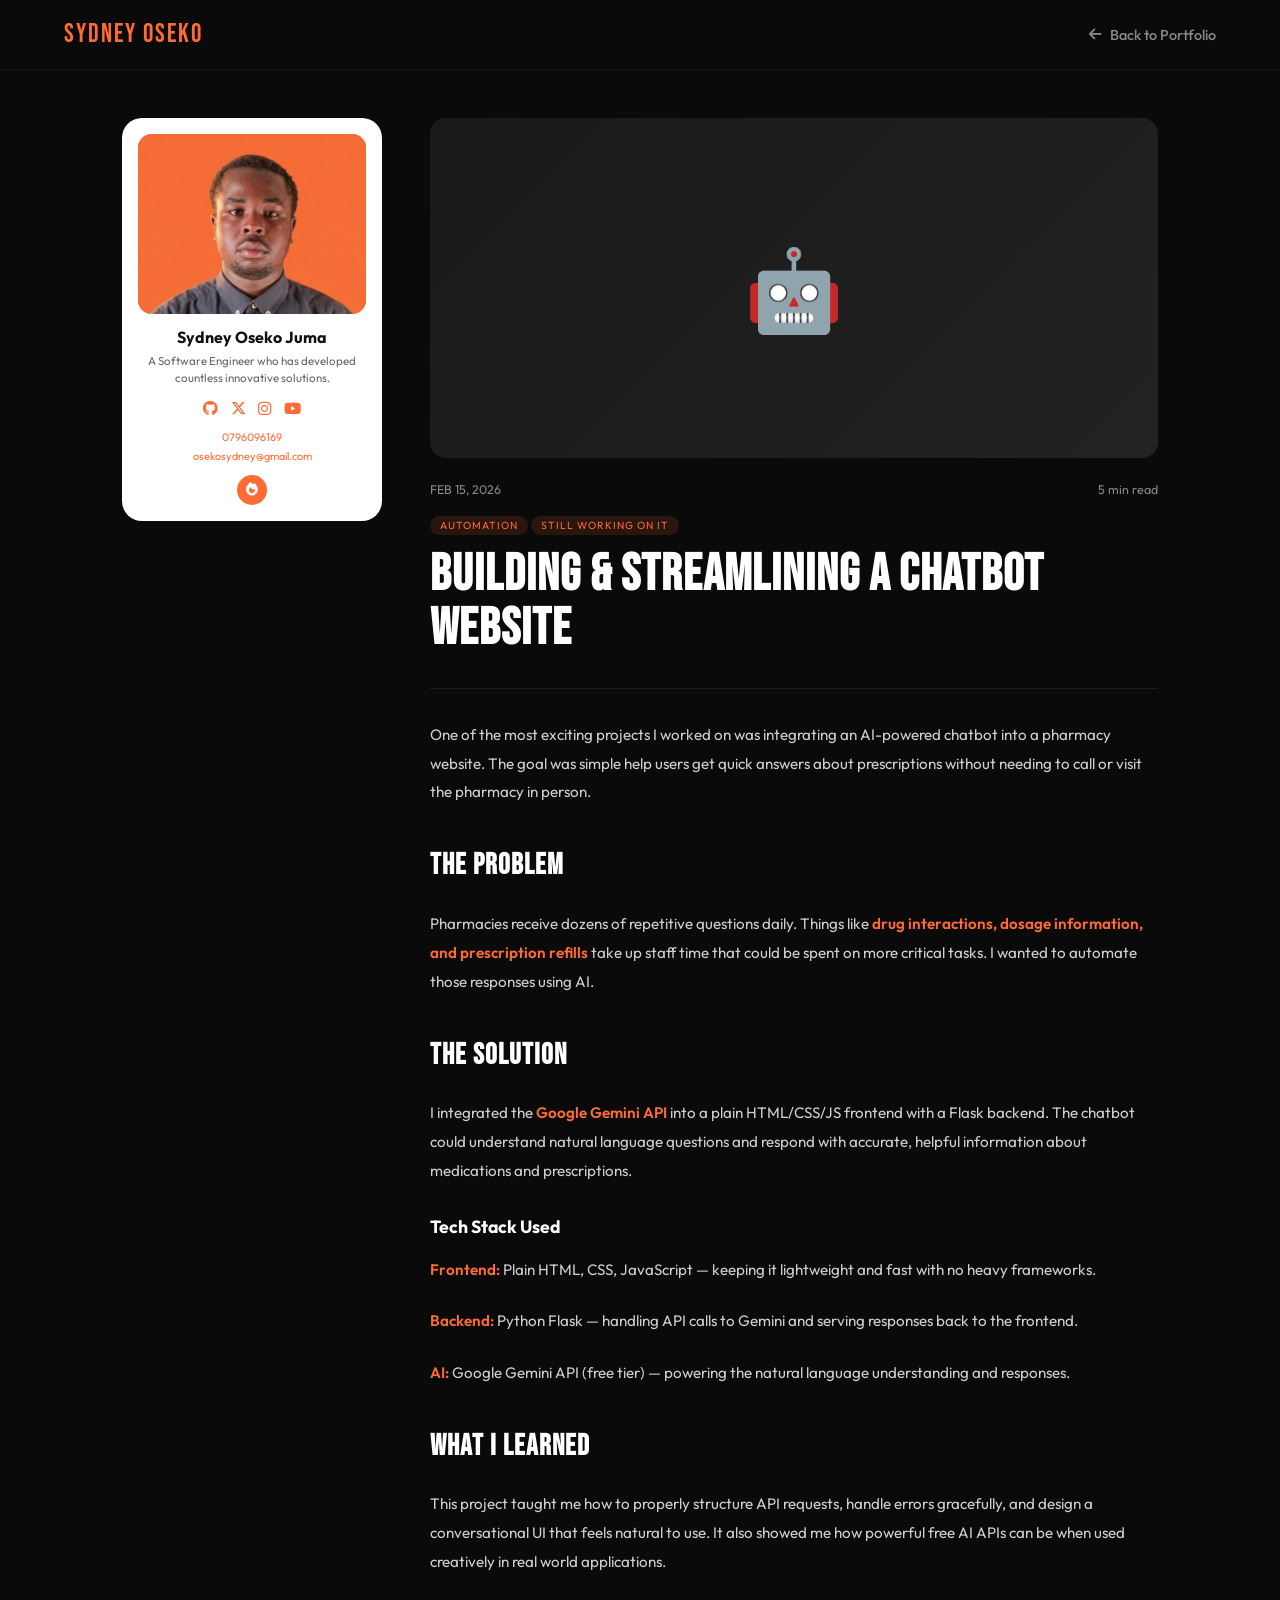
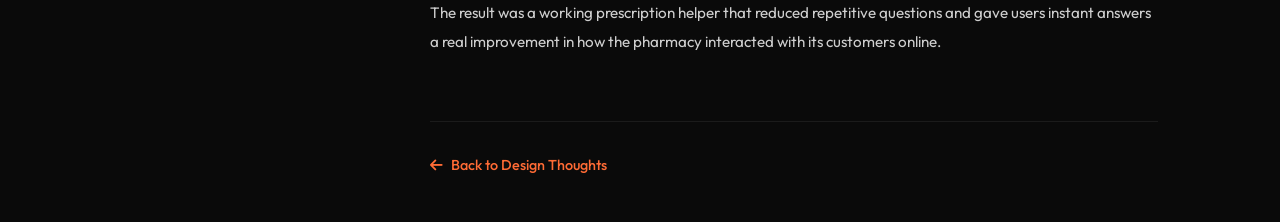
==== blog-chatbot.html @ b459c60f "font changes" ====
<!DOCTYPE html>
<html lang="en">
<head>
  <link rel="stylesheet" href="https://cdnjs.cloudflare.com/ajax/libs/font-awesome/6.5.0/css/all.min.css">
<meta charset="UTF-8">
<meta name="viewport" content="width=device-width, initial-scale=1.0">
<title>Building a Chatbot Website — Sydney Oseko</title>
<link href="https://fonts.googleapis.com/css2?family=Bebas+Neue&family=Outfit:wght@300;400;500;600;700;900&display=swap" rel="stylesheet">
<link rel="stylesheet" href="https://cdnjs.cloudflare.com/ajax/libs/font-awesome/6.5.0/css/all.min.css">
<style>
  :root {
    --orange: #FF6B35;
    --green: #AAFF00;
    --dark: #0a0a0a;
    --dark2: #111111;
    --white: #ffffff;
    --gray: #888888;
    --card-bg: #141414;
  }
  * { margin: 0; padding: 0; box-sizing: border-box; }
  html { scroll-behavior: smooth; }
  body { background: var(--dark); color: var(--white); font-family: 'Outfit', sans-serif; min-height: 100vh; }
  nav {
    position: sticky; top: 0; z-index: 100;
    display: flex; justify-content: space-between; align-items: center;
    padding: 1.2rem 4rem;
    background: rgba(10,10,10,0.9); backdrop-filter: blur(12px);
    border-bottom: 1px solid rgba(255,255,255,0.05);
  }
  .nav-logo { font-family: 'Bebas Neue', sans-serif; font-size: 1.6rem; color: var(--orange); letter-spacing: 2px; text-decoration: none; }
  .back-btn { display: flex; align-items: center; gap: 0.5rem; color: var(--gray); text-decoration: none; font-size: 0.9rem; font-weight: 500; transition: color 0.3s; }
  .back-btn:hover { color: var(--white); }
  .page-wrap { display: grid; grid-template-columns: 260px 1fr; gap: 3rem; max-width: 1100px; margin: 0 auto; padding: 3rem 2rem; align-items: start; }
  .author-card { position: sticky; top: 90px; background: var(--white); border-radius: 20px; padding: 1rem; text-align: center; }
  .author-photo { background: var(--orange); border-radius: 14px; height: 180px; overflow: hidden; margin-bottom: 0.8rem; }
  .author-photo img { width: 100%; height: 100%; object-fit: cover; object-position: top; }
  .author-photo-placeholder { width: 100%; height: 100%; display: flex; align-items: center; justify-content: center; font-size: 3rem; color: rgba(255,255,255,0.4); }
  .author-card h3 { font-size: 1rem; font-weight: 700; color: #111; margin-bottom: 0.3rem; }
  .author-card p { font-size: 0.72rem; color: #666; line-height: 1.5; margin-bottom: 0.8rem; }
  .author-socials { display: flex; justify-content: center; gap: 0.8rem; margin-bottom: 0.6rem; }
  .author-socials a { color: var(--orange); font-size: 0.95rem; text-decoration: none; transition: transform 0.2s; }
  .author-socials a:hover { transform: scale(1.2); }
  .author-contact { font-size: 0.68rem; color: var(--orange); line-height: 1.8; }
  .author-contact a { color: var(--orange); text-decoration: none; display: block; }
  .author-contact a:hover { text-decoration: underline; }
  .flame-badge { width: 30px; height: 30px; background: var(--orange); border-radius: 50%; display: flex; align-items: center; justify-content: center; margin: 0.5rem auto 0; color: white; font-size: 0.85rem; }
  .blog-content { min-width: 0; }
  .blog-hero-img { width: 100%; height: 340px; border-radius: 16px; overflow: hidden; margin-bottom: 1.5rem; background: var(--card-bg); }
  .blog-hero-img img { width: 100%; height: 100%; object-fit: cover; }
  .blog-hero-img-placeholder { width: 100%; height: 100%; display: flex; align-items: center; justify-content: center; font-size: 5rem; background: linear-gradient(135deg, #1a1a1a, #222); }
  .blog-meta { display: flex; justify-content: space-between; align-items: center; margin-bottom: 1rem; font-size: 0.78rem; color: var(--gray); }
  .blog-tag { display: inline-block; background: rgba(255,107,53,0.12); color: var(--orange); font-size: 0.65rem; padding: 3px 10px; border-radius: 20px; letter-spacing: 1px; text-transform: uppercase; margin-bottom: 0.8rem; }
  .blog-title { font-family: 'Bebas Neue', sans-serif; font-size: clamp(2rem, 5vw, 3.2rem); line-height: 1.05; letter-spacing: 1px; margin-bottom: 2rem; color: var(--white); }
  .blog-divider { height: 1px; background: rgba(255,255,255,0.07); margin-bottom: 2rem; }
  .blog-body { font-size: 0.95rem; line-height: 1.9; color: rgba(255,255,255,0.8); }
  .blog-body p { margin-bottom: 1.4rem; }
  .blog-body h2 { font-family: 'Bebas Neue', sans-serif; font-size: 1.8rem; letter-spacing: 1px; color: var(--white); margin: 2rem 0 1rem; }
  .blog-body h3 { font-size: 1.1rem; font-weight: 700; color: var(--white); margin: 1.5rem 0 0.8rem; }
  .blog-body strong { color: var(--orange); font-weight: 600; }
  .blog-body .inline-img { width: 100%; border-radius: 12px; margin: 1.5rem 0; overflow: hidden; background: var(--card-bg); height: 260px; }
  .blog-body .inline-img img { width: 100%; height: 100%; object-fit: cover; }
  .blog-body .inline-img-placeholder { width: 100%; height: 100%; display: flex; align-items: center; justify-content: center; font-size: 3rem; background: linear-gradient(135deg, #1a1a1a, #222); }
  .back-section { margin-top: 4rem; padding-top: 2rem; border-top: 1px solid rgba(255,255,255,0.07); }
  .back-section a { display: inline-flex; align-items: center; gap: 0.5rem; color: var(--orange); text-decoration: none; font-size: 0.9rem; font-weight: 500; transition: gap 0.2s; }
  .back-section a:hover { gap: 0.8rem; }
  @media (max-width: 768px) {
    nav { padding: 1rem 1.5rem; }
    .page-wrap { grid-template-columns: 1fr; padding: 2rem 1.2rem; gap: 2rem; }
    .author-card { position: static; }
    .blog-hero-img { height: 220px; }
  }
</style>
</head>
<body>

<nav>
  <a href="index.html" class="nav-logo">Sydney Oseko</a>
  <a href="index.html#thoughts" class="back-btn"><i class="fas fa-arrow-left"></i> Back to Portfolio</a>
</nav>

<div class="page-wrap">
  <aside class="author-card">
    <div class="author-photo">
      <img src="sydney main.png" alt="Sydney Oseko Juma" onerror="this.style.display='none'; this.nextElementSibling.style.display='flex';">
      <div class="author-photo-placeholder" style="display:none;"><i class="fas fa-user"></i></div>
    </div>
    <h3>Sydney Oseko Juma</h3>
    <p>A Software Engineer who has developed countless innovative solutions.</p>
    <div class="author-socials">
      <a href="https://github.com/yourusername" target="_blank"><i class="fab fa-github"></i></a>
      <a href="https://x.com/Oseko_17" target="_blank"><i class="fab fa-x-twitter"></i></a>
      <a href="https://instagram.com/yourusername" target="_blank"><i class="fab fa-instagram"></i></a>
      <a href="https://youtube.com/@yourusername" target="_blank"><i class="fab fa-youtube"></i></a>
    </div>
    <div class="author-contact">
      <a href="tel:+254796096169">0796096169</a>
      <a href="mailto:osekosydney@gmail.com">osekosydney@gmail.com</a>
    </div>
    <div class="flame-badge"><i class="fas fa-fire"></i></div>
  </aside>

  <article class="blog-content">
    <div class="blog-hero-img">
      <img src="blog-chatbot.jpg" alt="Chatbot Website" onerror="this.style.display='none'; this.nextElementSibling.style.display='flex';">
      <div class="blog-hero-img-placeholder" style="display:none;">🤖</div>
    </div>
    <div class="blog-meta">
      <span>FEB 15, 2026</span>
      <span>5 min read</span>
    </div>
    <span class="blog-tag">Automation</span>
    <span class="blog-tag">Still working on it</span>
    <h1 class="blog-title">Building & Streamlining a Chatbot Website</h1>
    <div class="blog-divider"></div>
    <div class="blog-body">
      <p>One of the most exciting projects I worked on was integrating an AI-powered chatbot into a pharmacy website. The goal was simple  help users get quick answers about prescriptions without needing to call or visit the pharmacy in person.</p>

      <h2>The Problem</h2>
      <p>Pharmacies receive dozens of repetitive questions daily. Things like <strong>drug interactions, dosage information, and prescription refills</strong> take up staff time that could be spent on more critical tasks. I wanted to automate those responses using AI.</p>

      

      <h2>The Solution</h2>
      <p>I integrated the <strong>Google Gemini API</strong> into a plain HTML/CSS/JS frontend with a Flask backend. The chatbot could understand natural language questions and respond with accurate, helpful information about medications and prescriptions.</p>

      <h3>Tech Stack Used</h3>
      <p><strong>Frontend:</strong> Plain HTML, CSS, JavaScript — keeping it lightweight and fast with no heavy frameworks.</p>
      <p><strong>Backend:</strong> Python Flask — handling API calls to Gemini and serving responses back to the frontend.</p>
      <p><strong>AI:</strong> Google Gemini API (free tier) — powering the natural language understanding and responses.</p>

      <h2>What I Learned</h2>
      <p>This project taught me how to properly structure API requests, handle errors gracefully, and design a conversational UI that feels natural to use. It also showed me how powerful free AI APIs can be when used creatively in real world applications.</p>

      <p>The result was a working prescription helper that reduced repetitive questions and gave users instant answers  a real improvement in how the pharmacy interacted with its customers online.</p>
    </div>
    <div class="back-section">
      <a href="index.html#thoughts"><i class="fas fa-arrow-left"></i> Back to Design Thoughts</a>
    </div>
  </article>
</div>

</body>
</html>
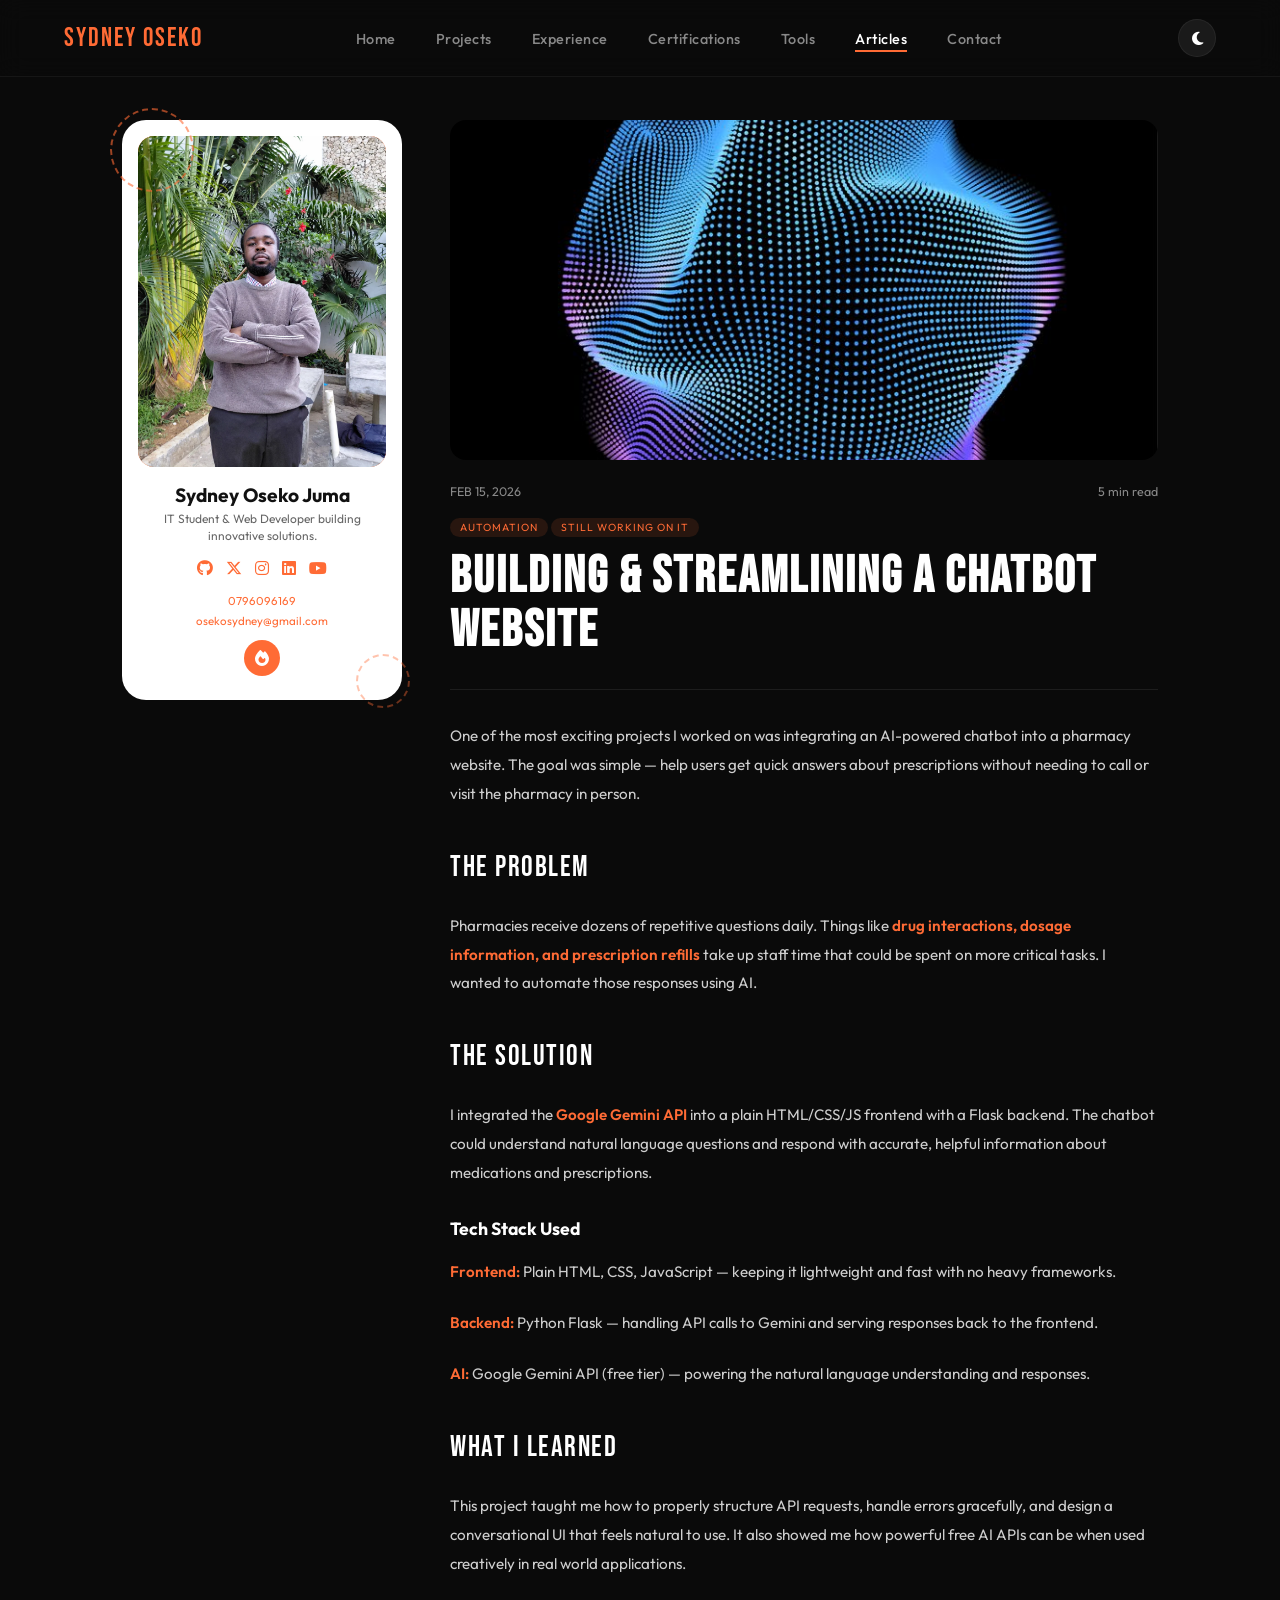
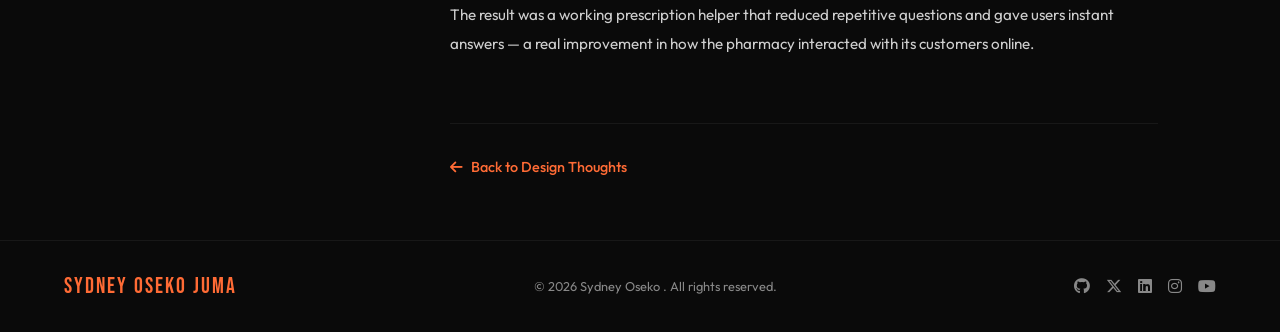
==== commit 2f842d4e: "portfolio updated" ====
--- a/blog-chatbot.html
+++ b/blog-chatbot.html
@@ -1,104 +1,156 @@
 <!DOCTYPE html>
 <html lang="en">
 <head>
-  <link rel="stylesheet" href="https://cdnjs.cloudflare.com/ajax/libs/font-awesome/6.5.0/css/all.min.css">
+  <!-- Google tag (gtag.js) -->
+<script async src="https://www.googletagmanager.com/gtag/js?id=G-B8QDLP6CZQ"></script>
+<script>
+  window.dataLayer = window.dataLayer || [];
+  function gtag(){dataLayer.push(arguments);}
+  gtag('js', new Date());
+
+  gtag('config', 'G-B8QDLP6CZQ');
+</script>
 <meta charset="UTF-8">
+<script>
+  // Apply saved theme before first paint to avoid a flash of the wrong theme
+  (function() {
+    try {
+      var saved = localStorage.getItem('theme');
+      if (saved === 'light') document.documentElement.setAttribute('data-theme', 'light');
+    } catch (e) {}
+  })();
+</script>
 <meta name="viewport" content="width=device-width, initial-scale=1.0">
 <title>Building a Chatbot Website — Sydney Oseko</title>
 <link href="https://fonts.googleapis.com/css2?family=Bebas+Neue&family=Outfit:wght@300;400;500;600;700;900&display=swap" rel="stylesheet">
 <link rel="stylesheet" href="https://cdnjs.cloudflare.com/ajax/libs/font-awesome/6.5.0/css/all.min.css">
+<!-- Same stylesheet as the main site, so fonts, colours, nav and footer match exactly -->
+<link rel="stylesheet" href="style.css">
 <style>
-  :root {
-    --orange: #FF6B35;
-    --green: #AAFF00;
-    --dark: #0a0a0a;
-    --dark2: #111111;
-    --white: #ffffff;
-    --gray: #888888;
-    --card-bg: #141414;
-  }
-  * { margin: 0; padding: 0; box-sizing: border-box; }
-  html { scroll-behavior: smooth; }
-  body { background: var(--dark); color: var(--white); font-family: 'Outfit', sans-serif; min-height: 100vh; }
-  nav {
-    position: sticky; top: 0; z-index: 100;
-    display: flex; justify-content: space-between; align-items: center;
-    padding: 1.2rem 4rem;
-    background: rgba(10,10,10,0.9); backdrop-filter: blur(12px);
-    border-bottom: 1px solid rgba(255,255,255,0.05);
-  }
-  .nav-logo { font-family: 'Bebas Neue', sans-serif; font-size: 1.6rem; color: var(--orange); letter-spacing: 2px; text-decoration: none; }
-  .back-btn { display: flex; align-items: center; gap: 0.5rem; color: var(--gray); text-decoration: none; font-size: 0.9rem; font-weight: 500; transition: color 0.3s; }
-  .back-btn:hover { color: var(--white); }
-  .page-wrap { display: grid; grid-template-columns: 260px 1fr; gap: 3rem; max-width: 1100px; margin: 0 auto; padding: 3rem 2rem; align-items: start; }
-  .author-card { position: sticky; top: 90px; background: var(--white); border-radius: 20px; padding: 1rem; text-align: center; }
-  .author-photo { background: var(--orange); border-radius: 14px; height: 180px; overflow: hidden; margin-bottom: 0.8rem; }
-  .author-photo img { width: 100%; height: 100%; object-fit: cover; object-position: top; }
-  .author-photo-placeholder { width: 100%; height: 100%; display: flex; align-items: center; justify-content: center; font-size: 3rem; color: rgba(255,255,255,0.4); }
-  .author-card h3 { font-size: 1rem; font-weight: 700; color: #111; margin-bottom: 0.3rem; }
-  .author-card p { font-size: 0.72rem; color: #666; line-height: 1.5; margin-bottom: 0.8rem; }
-  .author-socials { display: flex; justify-content: center; gap: 0.8rem; margin-bottom: 0.6rem; }
-  .author-socials a { color: var(--orange); font-size: 0.95rem; text-decoration: none; transition: transform 0.2s; }
-  .author-socials a:hover { transform: scale(1.2); }
-  .author-contact { font-size: 0.68rem; color: var(--orange); line-height: 1.8; }
-  .author-contact a { color: var(--orange); text-decoration: none; display: block; }
-  .author-contact a:hover { text-decoration: underline; }
-  .flame-badge { width: 30px; height: 30px; background: var(--orange); border-radius: 50%; display: flex; align-items: center; justify-content: center; margin: 0.5rem auto 0; color: white; font-size: 0.85rem; }
+  /* ---- Blog layout (everything else comes from style.css) ---- */
+  .page-wrap {
+    display: grid;
+    grid-template-columns: 280px 1fr;
+    gap: 3rem;
+    max-width: 1100px;
+    margin: 0 auto;
+    padding: 7.5rem 2rem 4rem;
+    align-items: start;
+  }
+
+  /* Author card: same look as the hero card on the main page, no floating */
+  .author-card {
+    position: sticky;
+    top: 90px;
+    width: 280px;
+    background: var(--white);
+    border-radius: 24px;
+    padding: 1rem;
+  }
+  .author-card::before {
+    content: '';
+    position: absolute;
+    top: -12px; left: -12px;
+    width: 80px; height: 80px;
+    border: 2px dashed var(--orange);
+    border-radius: 50%;
+    opacity: 0.6;
+  }
+  .author-card::after {
+    content: '';
+    position: absolute;
+    bottom: -8px; right: -8px;
+    width: 50px; height: 50px;
+    border: 2px dashed var(--orange);
+    border-radius: 50%;
+    opacity: 0.4;
+  }
+
+  /* Article */
   .blog-content { min-width: 0; }
   .blog-hero-img { width: 100%; height: 340px; border-radius: 16px; overflow: hidden; margin-bottom: 1.5rem; background: var(--card-bg); }
-  .blog-hero-img img { width: 100%; height: 100%; object-fit: cover; }
-  .blog-hero-img-placeholder { width: 100%; height: 100%; display: flex; align-items: center; justify-content: center; font-size: 5rem; background: linear-gradient(135deg, #1a1a1a, #222); }
+  .blog-hero-img img { width: 100%; height: 100%; object-fit: cover; display: block; }
+  .blog-hero-img-placeholder { width: 100%; height: 100%; display: flex; align-items: center; justify-content: center; font-size: 5rem; background: linear-gradient(135deg, var(--dark3), var(--dark2)); }
   .blog-meta { display: flex; justify-content: space-between; align-items: center; margin-bottom: 1rem; font-size: 0.78rem; color: var(--gray); }
   .blog-tag { display: inline-block; background: rgba(255,107,53,0.12); color: var(--orange); font-size: 0.65rem; padding: 3px 10px; border-radius: 20px; letter-spacing: 1px; text-transform: uppercase; margin-bottom: 0.8rem; }
-  .blog-title { font-family: 'Bebas Neue', sans-serif; font-size: clamp(2rem, 5vw, 3.2rem); line-height: 1.05; letter-spacing: 1px; margin-bottom: 2rem; color: var(--white); }
-  .blog-divider { height: 1px; background: rgba(255,255,255,0.07); margin-bottom: 2rem; }
-  .blog-body { font-size: 0.95rem; line-height: 1.9; color: rgba(255,255,255,0.8); }
+  .blog-title { font-family: 'Bebas Neue', sans-serif; font-size: clamp(2rem, 5vw, 3.2rem); line-height: 1.05; letter-spacing: 2px; margin-bottom: 2rem; color: var(--white); }
+  .blog-divider { height: 1px; background: var(--border-med); margin-bottom: 2rem; }
+  .blog-body { font-size: 0.95rem; line-height: 1.9; color: color-mix(in srgb, var(--white) 80%, transparent); }
   .blog-body p { margin-bottom: 1.4rem; }
-  .blog-body h2 { font-family: 'Bebas Neue', sans-serif; font-size: 1.8rem; letter-spacing: 1px; color: var(--white); margin: 2rem 0 1rem; }
+  .blog-body h2 { font-family: 'Bebas Neue', sans-serif; font-size: 1.8rem; letter-spacing: 1.5px; color: var(--white); margin: 2rem 0 1rem; font-weight: 400; }
   .blog-body h3 { font-size: 1.1rem; font-weight: 700; color: var(--white); margin: 1.5rem 0 0.8rem; }
   .blog-body strong { color: var(--orange); font-weight: 600; }
-  .blog-body .inline-img { width: 100%; border-radius: 12px; margin: 1.5rem 0; overflow: hidden; background: var(--card-bg); height: 260px; }
-  .blog-body .inline-img img { width: 100%; height: 100%; object-fit: cover; }
-  .blog-body .inline-img-placeholder { width: 100%; height: 100%; display: flex; align-items: center; justify-content: center; font-size: 3rem; background: linear-gradient(135deg, #1a1a1a, #222); }
-  .back-section { margin-top: 4rem; padding-top: 2rem; border-top: 1px solid rgba(255,255,255,0.07); }
+  .back-section { margin-top: 4rem; padding-top: 2rem; border-top: 1px solid var(--border-soft); }
   .back-section a { display: inline-flex; align-items: center; gap: 0.5rem; color: var(--orange); text-decoration: none; font-size: 0.9rem; font-weight: 500; transition: gap 0.2s; }
   .back-section a:hover { gap: 0.8rem; }
-  @media (max-width: 768px) {
-    nav { padding: 1rem 1.5rem; }
-    .page-wrap { grid-template-columns: 1fr; padding: 2rem 1.2rem; gap: 2rem; }
-    .author-card { position: static; }
+
+  @media (max-width: 900px) {
+    .page-wrap { grid-template-columns: 1fr; padding: 6rem 1.2rem 3rem; gap: 2.5rem; }
+    .author-card { position: relative; top: 0; width: 240px; margin: 0 auto; }
     .blog-hero-img { height: 220px; }
   }
 </style>
 </head>
 <body>
 
+<!-- NAV (same as the main site) -->
 <nav>
-  <a href="index.html" class="nav-logo">Sydney Oseko</a>
-  <a href="index.html#thoughts" class="back-btn"><i class="fas fa-arrow-left"></i> Back to Portfolio</a>
+  <a href="index.html#home" class="nav-logo">Sydney Oseko</a>
+  <ul class="nav-links">
+    <li><a href="index.html#home">Home</a></li>
+    <li><a href="index.html#projects">Projects</a></li>
+    <li><a href="index.html#experience">Experience</a></li>
+    <li><a href="certifications.html">Certifications</a></li>
+    <li><a href="index.html#tools">Tools</a></li>
+    <li><a href="index.html#thoughts" class="active">Articles</a></li>
+    <li><a href="index.html#contact">Contact</a></li>
+  </ul>
+  <button class="theme-toggle" id="themeToggle" onclick="toggleTheme()" title="Toggle light/dark mode" aria-label="Toggle light/dark mode">
+    <i class="fas fa-moon"></i>
+  </button>
+  <div class="hamburger" onclick="toggleMenu()"><i class="fas fa-bars"></i></div>
 </nav>
 
+<!-- MOBILE MENU -->
+<div class="mobile-menu" id="mobileMenu">
+  <a href="index.html#home">Home</a>
+  <a href="index.html#projects">Projects</a>
+  <a href="index.html#experience">Experience</a>
+  <a href="certifications.html">Certifications</a>
+  <a href="index.html#tools">Tools</a>
+  <a href="index.html#thoughts">Articles</a>
+  <a href="index.html#contact">Contact</a>
+</div>
+
 <div class="page-wrap">
+  <!-- AUTHOR CARD (same details as the main page) -->
   <aside class="author-card">
-    <div class="author-photo">
-      <img src="sydney main.png" alt="Sydney Oseko Juma" onerror="this.style.display='none'; this.nextElementSibling.style.display='flex';">
-      <div class="author-photo-placeholder" style="display:none;"><i class="fas fa-user"></i></div>
-    </div>
-    <h3>Sydney Oseko Juma</h3>
-    <p>A Software Engineer who has developed countless innovative solutions.</p>
-    <div class="author-socials">
-      <a href="https://github.com/yourusername" target="_blank"><i class="fab fa-github"></i></a>
-      <a href="https://x.com/Oseko_17" target="_blank"><i class="fab fa-x-twitter"></i></a>
-      <a href="https://instagram.com/yourusername" target="_blank"><i class="fab fa-instagram"></i></a>
-      <a href="https://youtube.com/@yourusername" target="_blank"><i class="fab fa-youtube"></i></a>
-    </div>
-    <div class="author-contact">
-      <a href="tel:+254796096169">0796096169</a>
-      <a href="mailto:osekosydney@gmail.com">osekosydney@gmail.com</a>
-    </div>
-    <div class="flame-badge"><i class="fas fa-fire"></i></div>
+    <div class="card-photo">
+      <img src="sydney.webp" alt="Sydney Oseko Juma"
+        onerror="this.style.display='none'; this.nextElementSibling.style.display='flex';">
+      <div class="card-photo-placeholder" style="display:none;">
+        <i class="fas fa-user"></i>
+      </div>
+    </div>
+    <div class="card-info">
+      <h3>Sydney Oseko Juma</h3>
+      <p>IT Student & Web Developer building innovative solutions.</p>
+      <div class="card-socials">
+        <a href="https://github.com/Oseko-del" target="_blank" title="GitHub"><i class="fab fa-github"></i></a>
+        <a href="https://x.com/Oseko_17" target="_blank" title="Twitter/X"><i class="fab fa-x-twitter"></i></a>
+        <a href="https://www.instagram.com/oseko_17?igsh=eHN3bjQ2MDZmbGsz" target="_blank" title="Instagram"><i class="fab fa-instagram"></i></a>
+        <a href="https://www.linkedin.com/in/sydney-oseko" target="_blank" title="LinkedIn"><i class="fa-brands fa-linkedin"></i></a>
+        <a href="https://youtube.com/@yourusername" target="_blank" title="YouTube"><i class="fab fa-youtube"></i></a>
+      </div>
+      <div class="card-contact">
+        <a href="tel:+254796096169">0796096169</a>
+        <a href="mailto:osekosydney@gmail.com">osekosydney@gmail.com</a>
+      </div>
+      <div class="flame-badge"><i class="fas fa-fire"></i></div>
+    </div>
   </aside>
 
+  <!-- ARTICLE -->
   <article class="blog-content">
     <div class="blog-hero-img">
       <img src="blog-chatbot.jpg" alt="Chatbot Website" onerror="this.style.display='none'; this.nextElementSibling.style.display='flex';">
@@ -110,15 +162,13 @@
     </div>
     <span class="blog-tag">Automation</span>
     <span class="blog-tag">Still working on it</span>
-    <h1 class="blog-title">Building & Streamlining a Chatbot Website</h1>
+    <h1 class="blog-title">Building &amp; Streamlining a Chatbot Website</h1>
     <div class="blog-divider"></div>
     <div class="blog-body">
-      <p>One of the most exciting projects I worked on was integrating an AI-powered chatbot into a pharmacy website. The goal was simple  help users get quick answers about prescriptions without needing to call or visit the pharmacy in person.</p>
+      <p>One of the most exciting projects I worked on was integrating an AI-powered chatbot into a pharmacy website. The goal was simple — help users get quick answers about prescriptions without needing to call or visit the pharmacy in person.</p>
 
       <h2>The Problem</h2>
       <p>Pharmacies receive dozens of repetitive questions daily. Things like <strong>drug interactions, dosage information, and prescription refills</strong> take up staff time that could be spent on more critical tasks. I wanted to automate those responses using AI.</p>
-
-      
 
       <h2>The Solution</h2>
       <p>I integrated the <strong>Google Gemini API</strong> into a plain HTML/CSS/JS frontend with a Flask backend. The chatbot could understand natural language questions and respond with accurate, helpful information about medications and prescriptions.</p>
@@ -131,7 +181,7 @@
       <h2>What I Learned</h2>
       <p>This project taught me how to properly structure API requests, handle errors gracefully, and design a conversational UI that feels natural to use. It also showed me how powerful free AI APIs can be when used creatively in real world applications.</p>
 
-      <p>The result was a working prescription helper that reduced repetitive questions and gave users instant answers  a real improvement in how the pharmacy interacted with its customers online.</p>
+      <p>The result was a working prescription helper that reduced repetitive questions and gave users instant answers — a real improvement in how the pharmacy interacted with its customers online.</p>
     </div>
     <div class="back-section">
       <a href="index.html#thoughts"><i class="fas fa-arrow-left"></i> Back to Design Thoughts</a>
@@ -139,5 +189,37 @@
   </article>
 </div>
 
+<!-- FOOTER (same as the main site) -->
+<footer style="padding-bottom: 2rem;">
+  <div class="logo">Sydney Oseko juma</div>
+  <p>© 2026 Sydney Oseko . All rights reserved.</p>
+  <div class="foot-socials">
+    <a href="https://github.com/Oseko-del" target="_blank"><i class="fab fa-github"></i></a>
+    <a href="https://x.com/Oseko_17" target="_blank"><i class="fab fa-x-twitter"></i></a>
+    <a href="https://www.linkedin.com/in/sydney-oseko" target="_blank" title="LinkedIn"><i class="fa-brands fa-linkedin"></i></a>
+    <a href="https://www.instagram.com/oseko_17?igsh=eHN3bjQ2MDZmbGsz" target="_blank"><i class="fab fa-instagram"></i></a>
+    <a href="https://youtube.com/@yourusername" target="_blank"><i class="fab fa-youtube"></i></a>
+  </div>
+</footer>
+
+<script>
+  // Small self-contained script for this page (theme toggle + mobile menu)
+  function syncThemeIcon() {
+    var i = document.querySelector('#themeToggle i');
+    if (!i) return;
+    i.className = document.documentElement.getAttribute('data-theme') === 'light' ? 'fas fa-sun' : 'fas fa-moon';
+  }
+  function toggleTheme() {
+    var root = document.documentElement;
+    var light = root.getAttribute('data-theme') === 'light';
+    if (light) root.removeAttribute('data-theme'); else root.setAttribute('data-theme', 'light');
+    try { localStorage.setItem('theme', light ? 'dark' : 'light'); } catch (e) {}
+    syncThemeIcon();
+  }
+  function toggleMenu() {
+    document.getElementById('mobileMenu').classList.toggle('open');
+  }
+  syncThemeIcon();
+</script>
 </body>
-</html>
+</html>
--- a/style.css
+++ b/style.css
@@ -0,0 +1,947 @@
+:root {
+  --orange: #FF6B35;
+  --green: #AAFF00;
+  --dark: #0a0a0a;
+  --dark2: #111111;
+  --dark3: #1a1a1a;
+  --white: #ffffff;
+  --gray: #888888;
+  --card-bg: #141414;
+
+  /* Theme-aware tokens — used instead of hardcoded rgba() everywhere */
+  --border-soft: rgba(255,255,255,0.06);
+  --border-med: rgba(255,255,255,0.08);
+  --border-strong: rgba(255,255,255,0.15);
+  --overlay-1: rgba(255,255,255,0.05);
+  --overlay-2: rgba(255,255,255,0.1);
+  --text-dim-1: rgba(255,255,255,0.5);
+  --text-dim-2: rgba(255,255,255,0.2);
+  --text-dim-3: rgba(255,255,255,0.15);
+  --scrim: rgba(0,0,0,0.55);
+  --shadow-soft: rgba(0,0,0,0.45);
+  --on-accent: #ffffff; /* text color placed on top of orange/green buttons */
+  --card-text: #111111;
+  --card-text-dim: #666666;
+}
+
+/* LIGHT THEME — toggled via data-theme="light" on <html> */
+html[data-theme="light"] {
+  --dark: #f5f5f5;
+  --dark2: #ffffff;
+  --dark3: #ececec;
+  --white: #0a0a0a;
+  --gray: #5a5a5a;
+  --card-bg: #ffffff;
+
+  --border-soft: rgba(0,0,0,0.08);
+  --border-med: rgba(0,0,0,0.1);
+  --border-strong: rgba(0,0,0,0.18);
+  --overlay-1: rgba(0,0,0,0.04);
+  --overlay-2: rgba(0,0,0,0.08);
+  --text-dim-1: rgba(0,0,0,0.55);
+  --text-dim-2: rgba(0,0,0,0.25);
+  --text-dim-3: rgba(0,0,0,0.18);
+  --scrim: rgba(255,255,255,0.7);
+  --shadow-soft: rgba(0,0,0,0.12);
+  --on-accent: #ffffff;
+  --card-text: #f5f5f5;
+  --card-text-dim: #b5b5b5;
+}
+
+* { margin: 0; padding: 0; box-sizing: border-box; }
+html { scroll-behavior: smooth; }
+body {
+  background: var(--dark);
+  color: var(--white);
+  font-family: 'Outfit', sans-serif;
+  overflow-x: hidden;
+  transition: background 0.3s ease, color 0.3s ease;
+}
+::selection { background: var(--orange); color: #fff; }
+:focus-visible { outline: 2px solid var(--orange); outline-offset: 3px; }
+
+/* NAV */
+nav {
+  position: fixed;
+  top: 0; left: 0; right: 0;
+  z-index: 100;
+  display: flex;
+  justify-content: space-between;
+  align-items: center;
+  padding: 1.2rem 4rem;
+  background: color-mix(in srgb, var(--dark) 90%, transparent);
+  backdrop-filter: blur(12px);
+  border-bottom: 1px solid var(--overlay-1);
+}
+.nav-logo {
+  font-family: 'Bebas Neue', sans-serif;
+  font-size: 1.6rem;
+  color: var(--orange);
+  letter-spacing: 2px;
+  text-decoration: none;
+}
+.nav-links {
+  display: flex;
+  gap: 2.5rem;
+  list-style: none;
+}
+.nav-links a {
+  color: var(--gray);
+  text-decoration: none;
+  font-size: 0.9rem;
+  font-weight: 500;
+  letter-spacing: 0.5px;
+  transition: color 0.3s;
+  position: relative;
+}
+.nav-links a::after {
+  content: '';
+  position: absolute;
+  bottom: -4px; left: 0;
+  width: 0; height: 2px;
+  background: var(--orange);
+  transition: width 0.3s;
+}
+.nav-links a:hover { color: var(--white); }
+.nav-links a:hover::after { width: 100%; }
+.hamburger { display: none; cursor: pointer; color: var(--white); font-size: 1.5rem; }
+.theme-toggle {
+  background: var(--dark3);
+  border: 1px solid var(--border-soft);
+  color: var(--white);
+  width: 38px;
+  height: 38px;
+  border-radius: 50%;
+  cursor: pointer;
+  display: flex;
+  align-items: center;
+  justify-content: center;
+  font-size: 0.95rem;
+  margin-left: 1.5rem;
+  transition: border-color 0.2s, background 0.2s, transform 0.2s;
+}
+.theme-toggle:hover { border-color: var(--orange); transform: rotate(15deg); }
+
+/* HERO */
+#home {
+  min-height: 100vh;
+  display: flex;
+  align-items: center;
+  padding: 8rem 4rem 4rem;
+  gap: 4rem;
+  position: relative;
+}
+/* Photo card — floating/hovering animation removed, only the fade-in stays */
+.hero-card {
+  flex-shrink: 0;
+  width: 280px;
+  background: var(--white);
+  border-radius: 24px;
+  padding: 1rem;
+  position: relative;
+  opacity: 0;
+  transform: translateY(30px);
+  margin-top: -220px;
+  animation: fadeUp 0.8s ease forwards;
+}
+@keyframes fadeUp {
+  to { opacity: 1; transform: translateY(0); }
+}
+.hero-card::before {
+  content: '';
+  position: absolute;
+  top: -12px; left: -12px;
+  width: 80px; height: 80px;
+  border: 2px dashed var(--orange);
+  border-radius: 50%;
+  opacity: 0.6;
+}
+.hero-card::after {
+  content: '';
+  position: absolute;
+  bottom: -8px; right: -8px;
+  width: 50px; height: 50px;
+  border: 2px dashed var(--orange);
+  border-radius: 50%;
+  opacity: 0.4;
+}
+/* Frame matches the photo's 3:4 shape so nothing is cropped or zoomed */
+.card-photo {
+  background: var(--orange);
+  border-radius: 16px;
+  width: 100%;
+  aspect-ratio: 3 / 4;
+  overflow: hidden;
+  display: flex;
+}
+.card-photo img {
+  width: 100%;
+  height: 100%;
+  object-fit: contain;
+  display: block;
+}
+.card-photo-placeholder {
+  width: 100%;
+  height: 100%;
+  display: flex;
+  align-items: center;
+  justify-content: center;
+  color: var(--text-dim-1);
+  font-size: 4rem;
+}
+.card-info {
+  padding: 1rem 0.5rem 0.5rem;
+  text-align: center;
+}
+.card-info h3 {
+  font-size: 1.2rem;
+  font-weight: 700;
+  color: var(--card-text);
+  margin-bottom: 0.3rem;
+}
+.card-info p {
+  font-size: 0.75rem;
+  color: var(--card-text-dim);
+  margin-bottom: 0.8rem;
+  line-height: 1.4;
+}
+.card-socials {
+  display: flex;
+  justify-content: center;
+  gap: 0.8rem;
+  margin-bottom: 0.8rem;
+}
+.card-socials a {
+  color: var(--orange);
+  font-size: 1rem;
+  transition: transform 0.2s;
+  text-decoration: none;
+}
+.card-socials a:hover { transform: scale(1.2); }
+.card-contact {
+  font-size: 0.72rem;
+  color: var(--orange);
+  line-height: 1.8;
+}
+.card-contact a {
+  color: var(--orange);
+  text-decoration: none;
+  display: block;
+}
+.card-contact a:hover { text-decoration: underline; }
+.flame-badge {
+  width: 36px; height: 36px;
+  background: var(--orange);
+  border-radius: 50%;
+  display: flex;
+  align-items: center;
+  justify-content: center;
+  margin: 0.5rem auto 0;
+  color: var(--on-accent);
+  font-size: 1rem;
+}
+
+/* HERO TEXT */
+.hero-text {
+  flex: 1;
+  opacity: 0;
+  transform: translateX(30px);
+  animation: fadeRight 0.8s ease 0.3s forwards;
+}
+@keyframes fadeRight {
+  to { opacity: 1; transform: translateX(0); }
+}
+.hero-title {
+  font-family: 'Bebas Neue', sans-serif;
+  font-size: clamp(4rem, 8vw, 8rem);
+  line-height: 0.95;
+  letter-spacing: 2px;
+  margin-bottom: 1rem;
+}
+.hero-title .dim { color: var(--text-dim-2); }
+.hero-subtitle {
+  color: var(--gray);
+  font-size: 1rem;
+  max-width: 420px;
+  line-height: 1.7;
+  margin-bottom: 2.5rem;
+}
+.hero-stats { display: flex; gap: 3rem; }
+.stat-item .num {
+  font-family: 'Bebas Neue', sans-serif;
+  font-size: 3rem;
+  color: var(--white);
+  line-height: 1;
+}
+.stat-item .num span { color: var(--orange); }
+.stat-item .label {
+  font-size: 0.7rem;
+  color: var(--gray);
+  letter-spacing: 1px;
+  text-transform: uppercase;
+  margin-top: 0.2rem;
+}
+
+/* SECTION BASE */
+section { padding: 6rem 4rem; scroll-margin-top: 70px; }
+.section-label {
+  font-size: 0.75rem;
+  letter-spacing: 3px;
+  text-transform: uppercase;
+  color: var(--orange);
+  margin-bottom: 0.5rem;
+  font-weight: 600;
+}
+.section-title {
+  font-family: 'Bebas Neue', sans-serif;
+  font-size: clamp(2.5rem, 5vw, 5rem);
+  line-height: 1;
+  letter-spacing: 2px;
+  margin-bottom: 3rem;
+}
+.section-title .dim { color: var(--text-dim-2); }
+
+/* PROJECTS */
+#projects { background: var(--dark2); }
+.projects-grid {
+  display: grid;
+  grid-template-columns: repeat(auto-fit, minmax(300px, 1fr));
+  gap: 1.5rem;
+}
+.project-card {
+  background: var(--card-bg);
+  border-radius: 16px;
+  overflow: hidden;
+  border: 1px solid var(--border-soft);
+  transition: transform 0.3s, border-color 0.3s;
+  cursor: pointer;
+}
+.project-card:hover {
+  transform: translateY(-6px);
+  border-color: rgba(255,107,53,0.3);
+}
+.project-thumb {
+  height: 180px;
+  display: flex;
+  align-items: center;
+  justify-content: center;
+  position: relative;
+  overflow: hidden;
+}
+.project-thumb-inner {
+  width: 100%;
+  height: 100%;
+  display: flex;
+  align-items: center;
+  justify-content: center;
+  font-size: 3rem;
+}
+.project-thumb-inner.orange { background: #1c1c1c; }
+.project-thumb-inner.green { background: #003acc; }
+.project-thumb-inner.blue { background: #dc4d0b; }
+.project-thumb-inner.kejanii { background: linear-gradient(135deg, #0f5132, #198754); color: #fff; }
+.project-thumb .tag {
+  position: absolute;
+  top: 12px; right: 12px;
+  background: var(--scrim);
+  color: var(--white);
+  font-size: 0.65rem;
+  padding: 4px 10px;
+  border-radius: 20px;
+  letter-spacing: 1px;
+  text-transform: uppercase;
+}
+.project-info { padding: 1.2rem; }
+.project-info h3 { font-size: 1rem; font-weight: 600; margin-bottom: 0.4rem; }
+.project-info p { font-size: 0.8rem; color: var(--gray); line-height: 1.6; margin-bottom: 1rem; }
+.project-stack {
+  display: flex;
+  flex-wrap: wrap;
+  gap: 0.4rem;
+  margin-bottom: 1rem;
+}
+.project-stack span {
+  font-size: 0.65rem;
+  color: var(--gray);
+  background: var(--overlay-1);
+  border: 1px solid var(--border-soft);
+  padding: 3px 9px;
+  border-radius: 20px;
+  letter-spacing: 0.5px;
+}
+.project-links { display: flex; gap: 0.8rem; }
+.project-links a {
+  font-size: 0.75rem;
+  color: var(--orange);
+  text-decoration: none;
+  border: 1px solid rgba(255,107,53,0.4);
+  padding: 4px 14px;
+  border-radius: 20px;
+  transition: background 0.2s, color 0.2s;
+}
+.project-links a:hover { background: var(--orange); color: var(--on-accent); }
+
+/* EXPERIENCE */
+#experience { background: var(--dark); }
+.exp-big {
+  font-family: 'Bebas Neue', sans-serif;
+  font-size: clamp(5rem, 12vw, 12rem);
+  line-height: 0.9;
+  margin-bottom: 3rem;
+}
+.exp-big .dim { color: var(--border-strong); }
+.exp-list { display: flex; flex-direction: column; gap: 1.5rem; }
+.exp-item {
+  display: flex;
+  gap: 2rem;
+  padding: 1.5rem;
+  background: var(--card-bg);
+  border-radius: 16px;
+  border: 1px solid var(--border-soft);
+  transition: border-color 0.3s;
+  align-items: flex-start;
+}
+.exp-item:hover { border-color: rgba(255,107,53,0.2); }
+.exp-dot {
+  width: 12px; height: 12px;
+  background: var(--orange);
+  border-radius: 50%;
+  flex-shrink: 0;
+  margin-top: 5px;
+}
+.exp-content h3 { font-size: 1rem; font-weight: 600; margin-bottom: 0.2rem; }
+.exp-content .company { font-size: 0.8rem; color: var(--orange); margin-bottom: 0.4rem; }
+.exp-content p { font-size: 1rem; color: var(--gray); line-height: 1.6; }
+.exp-date {
+  margin-left: auto;
+  font-size: 0.75rem;
+  color: var(--gray);
+  white-space: nowrap;
+  flex-shrink: 0;
+}
+
+/* CERTIFICATIONS PAGE (certifications.html) */
+.cert-page { min-height: 100vh; padding-top: 8rem; background: var(--dark2); }
+.back-link {
+  display: inline-block;
+  margin-bottom: 1.5rem;
+  color: var(--gray);
+  text-decoration: none;
+  font-size: 0.85rem;
+  transition: color 0.2s;
+}
+.back-link:hover { color: var(--orange); }
+.nav-links a.active { color: var(--white); }
+.nav-links a.active::after { width: 100%; }
+.cert-grid {
+  display: grid;
+  grid-template-columns: repeat(auto-fill, minmax(220px, 260px));
+  justify-content: start;
+  gap: 1.2rem;
+}
+.cert-card {
+  display: flex;
+  flex-direction: column;
+  background: var(--card-bg);
+  border: 1px solid var(--border-soft);
+  border-radius: 14px;
+  overflow: hidden;
+  text-decoration: none;
+  color: inherit;
+  transition: transform 0.3s, border-color 0.3s;
+}
+.cert-card:hover {
+  transform: translateY(-4px);
+  border-color: rgba(255,107,53,0.3);
+}
+.cert-img {
+  background: var(--dark3);
+  padding: 0.5rem;
+  aspect-ratio: 4 / 3;
+  display: flex;
+  align-items: center;
+  justify-content: center;
+}
+.cert-img img {
+  width: 100%;
+  height: 100%;
+  object-fit: contain;
+  display: block;
+  border-radius: 4px;
+}
+.cert-body { padding: 0.9rem 1rem 1rem; }
+.cert-body h3 { font-size: 0.9rem; font-weight: 600; margin-bottom: 0.25rem; line-height: 1.35; }
+.cert-body p { font-size: 0.75rem; color: var(--gray); line-height: 1.5; }
+.cert-verify {
+  display: inline-block;
+  margin-top: 0.55rem;
+  font-size: 0.7rem;
+  font-weight: 600;
+  color: var(--orange);
+}
+
+/* TOOLS */
+#tools, #tech-stack { background: var(--dark2); }
+.tools-grid {
+  display: grid;
+  grid-template-columns: repeat(auto-fit, minmax(160px, 1fr));
+  gap: 1rem;
+}
+.tool-card {
+  background: var(--card-bg);
+  border-radius: 16px;
+  padding: 1.5rem 1rem;
+  text-align: center;
+  border: 1px solid var(--border-soft);
+  transition: transform 0.3s;
+  cursor: default;
+}
+.tool-card:hover { transform: translateY(-4px); }
+
+.tool-icon { font-size: 2rem; margin-bottom: 0.8rem; display: block; }
+.tool-card h4 { font-size: 0.85rem; font-weight: 600; margin-bottom: 0.3rem; }
+.tool-card p { font-size: 0.72rem; color: var(--gray); line-height: 1.5; }
+
+/* THOUGHTS */
+#thoughts { background: var(--dark); }
+.thoughts-grid {
+  display: grid;
+  grid-template-columns: repeat(auto-fit, minmax(280px, 1fr));
+  gap: 1.5rem;
+}
+.thought-card {
+  background: var(--card-bg);
+  border-radius: 16px;
+  padding: 1.5rem;
+  border: 1px solid var(--border-soft);
+  transition: transform 0.3s;
+}
+.thought-card:hover { transform: translateY(-4px); }
+.thought-tag {
+  display: inline-block;
+  background: rgba(255,107,53,0.12);
+  color: var(--orange);
+  font-size: 0.65rem;
+  padding: 3px 10px;
+  border-radius: 20px;
+  letter-spacing: 1px;
+  text-transform: uppercase;
+  margin-bottom: 0.8rem;
+}
+.thought-card h3 { font-size: 1rem; font-weight: 600; margin-bottom: 0.5rem; line-height: 1.4; }
+.thought-card p { font-size: 0.8rem; color: var(--gray); line-height: 1.6; }
+
+/* CONTACT */
+#contact { background: var(--dark2); }
+.contact-wrap {
+  display: grid;
+  grid-template-columns: 1fr 1fr;
+  gap: 4rem;
+  align-items: start;
+}
+.contact-info h2 {
+  font-family: 'Bebas Neue', sans-serif;
+  font-size: clamp(2rem, 4vw, 3.5rem);
+  line-height: 1;
+  margin-bottom: 1rem;
+  letter-spacing: 2px;
+}
+.contact-info p { color: var(--gray); font-size: 0.9rem; line-height: 1.7; margin-bottom: 2rem; }
+.contact-detail {
+  display: flex;
+  align-items: center;
+  gap: 1rem;
+  margin-bottom: 1rem;
+  color: var(--gray);
+  font-size: 0.9rem;
+}
+.contact-detail i { color: var(--orange); font-size: 1.1rem; width: 20px; }
+.contact-detail a { color: var(--orange); text-decoration: none; }
+.contact-detail a:hover { text-decoration: underline; }
+.contact-form { display: flex; flex-direction: column; gap: 1rem; }
+.form-row { display: grid; grid-template-columns: 1fr 1fr; gap: 1rem; }
+.form-group { display: flex; flex-direction: column; gap: 0.4rem; }
+.form-group label { font-size: 0.8rem; color: var(--gray); font-weight: 500; }
+.form-group input,
+.form-group select,
+.form-group textarea {
+  background: var(--card-bg);
+  border: 1px solid var(--border-med);
+  border-radius: 10px;
+  padding: 0.8rem 1rem;
+  color: var(--white);
+  font-family: 'Outfit', sans-serif;
+  font-size: 0.9rem;
+  outline: none;
+  transition: border-color 0.3s;
+}
+.form-group input:focus,
+.form-group select:focus,
+.form-group textarea:focus { border-color: var(--orange); }
+.form-group select option { background: var(--dark3); color: var(--white); }
+.form-group textarea { resize: vertical; min-height: 120px; }
+.btn-submit {
+  background: var(--orange);
+  color: var(--on-accent);
+  border: none;
+  padding: 1rem 2rem;
+  border-radius: 10px;
+  font-family: 'Outfit', sans-serif;
+  font-size: 1rem;
+  font-weight: 600;
+  cursor: pointer;
+  transition: background 0.2s, transform 0.2s;
+  letter-spacing: 0.5px;
+}
+.btn-submit:hover { background: #d45a25; transform: translateY(-2px); }
+.btn-submit:active { transform: translateY(0); }
+.form-success {
+  display: none;
+  background: rgba(10, 225, 10, 0.44);
+  border: 1px solid rgba(122, 67, 3, 0.712);
+  border-radius: 10px;
+  padding: 1rem;
+  color: var(--green);
+  font-size: 0.9rem;
+  text-align: center;
+}
+
+/* FOOTER
+   Extra bottom padding so the fixed chat pill never covers the footer text */
+footer {
+  background: var(--dark);
+  border-top: 1px solid var(--border-soft);
+  padding: 2rem 4rem 6rem;
+  display: flex;
+  justify-content: space-between;
+  align-items: center;
+  flex-wrap: wrap;
+  gap: 1rem;
+}
+footer .logo {
+  font-family: 'Bebas Neue', sans-serif;
+  font-size: 1.4rem;
+  color: var(--orange);
+  letter-spacing: 2px;
+}
+footer p { font-size: 0.8rem; color: var(--gray); }
+footer .foot-socials { display: flex; gap: 1rem; }
+footer .foot-socials a {
+  color: var(--gray);
+  font-size: 1rem;
+  text-decoration: none;
+  transition: color 0.2s;
+}
+footer .foot-socials a:hover { color: var(--orange); }
+
+/* SCROLL REVEAL */
+.reveal {
+  opacity: 0;
+  transform: translateY(30px);
+  transition: opacity 0.7s ease, transform 0.7s ease;
+}
+.reveal.visible { opacity: 1; transform: translateY(0); }
+
+/* MOBILE MENU */
+.mobile-menu {
+  display: none;
+  position: fixed;
+  top: 54px;
+  right: 0;
+  left: auto;
+  min-width: 180px;
+  background: color-mix(in srgb, var(--dark2) 92%, transparent);
+  backdrop-filter: blur(10px);
+  z-index: 99;
+  flex-direction: column;
+  align-items: stretch;
+  gap: 0;
+  border-radius: 0 0 0 14px;
+  border-left: 1px solid var(--border-soft);
+  border-bottom: 1px solid var(--border-soft);
+  padding: 0.3rem 0;
+}
+.mobile-menu.open { display: flex; }
+.mobile-menu a {
+  font-family: 'Bebas Neue', sans-serif;
+  font-size: 1.4rem;
+  color: var(--white);
+  text-decoration: none;
+  letter-spacing: 1.5px;
+  padding: 0.4rem 1.1rem;
+  transition: color 0.2s, background 0.2s;
+}
+.mobile-menu a:hover { color: var(--orange); background: var(--overlay-1); }
+.mobile-close { display: none; }
+
+/* RESPONSIVE */
+@media (max-width: 900px) {
+  .exp-item {
+    flex-direction: column;
+    gap: 0.5rem;
+  }
+
+  .exp-date {
+    margin-left: 0;
+  }
+
+  .exp-content p {
+    font-size: 0.82rem;
+  }
+  nav { padding: 0.7rem 1.2rem; }
+  .nav-logo { font-size: 1.3rem; }
+  .theme-toggle { width: 32px; height: 32px; font-size: 0.85rem; margin-left: 0; }
+  .hamburger { font-size: 1.25rem; }
+  .nav-links { display: none; }
+  .hamburger { display: block; }
+  #home { flex-direction: column; padding: 7rem 2rem 4rem; text-align: center; }
+  .hero-card { width: 240px; margin-top: 0; }
+  .hero-stats { justify-content: center; }
+  section { padding: 4rem 2rem; }
+  .contact-wrap { grid-template-columns: 1fr; gap: 2rem; }
+  .form-row { grid-template-columns: 1fr; }
+  footer { padding: 1.5rem 2rem 5.5rem; flex-direction: column; text-align: center; }
+}
+@media (max-width: 600px) {
+  .hero-title { font-size: 3.5rem; }
+  .exp-big { font-size: 5rem; }
+  .hero-stats { gap: 1.5rem; }
+}
+
+a .thought-card {
+  display: block;
+  text-decoration: none;
+  color: inherit;
+}
+
+a:focus .thought-card,
+a:visited .thought-card {
+  outline: none;
+  border-color: var(--border-soft);
+}
+
+.thoughts-grid a { outline: none; }
+
+
+/* ============================================================
+   SYD-BOT — chat widget (docked in hero, pill after scroll)
+============================================================ */
+:root {
+  --bot-orange: #d9591f;   /* matte, less shiny than --orange */
+  --bot-green: #7fae1a;    /* matte green for the status dot */
+}
+
+/* ---------- Shared panel ---------- */
+.syd-bot-panel {
+  position: fixed;
+  bottom: 6rem;
+  right: 2rem;
+  width: 320px;
+  max-width: calc(100vw - 2rem);
+  height: 420px;
+  background: var(--card-bg);
+  border: 1px solid var(--border-med);
+  border-radius: 14px;
+  display: none;
+  flex-direction: column;
+  overflow: hidden;
+  z-index: 1001;
+  box-shadow: 0 10px 28px var(--shadow-soft);
+}
+.syd-bot-panel.open { display: flex; }
+
+.syd-bot-header {
+  background: var(--dark3);
+  color: var(--white);
+  padding: 0.9rem 1rem;
+  display: flex;
+  align-items: center;
+  justify-content: space-between;
+  font-family: 'Outfit', sans-serif;
+  font-weight: 600;
+  font-size: 0.95rem;
+  border-bottom: 1px solid var(--border-soft);
+}
+.syd-bot-header i.fa-robot { color: var(--bot-green); margin-right: 0.4rem; }
+.syd-bot-close {
+  background: none;
+  border: none;
+  color: var(--gray);
+  cursor: pointer;
+  font-size: 1rem;
+}
+.syd-bot-close:hover { color: var(--white); }
+
+.syd-bot-log {
+  flex: 1;
+  padding: 1rem;
+  overflow-y: auto;
+  display: flex;
+  flex-direction: column;
+  gap: 0.6rem;
+}
+.syd-bot-msg {
+  max-width: 85%;
+  padding: 0.55rem 0.8rem;
+  border-radius: 10px;
+  font-size: 0.85rem;
+  line-height: 1.4;
+}
+.syd-bot-msg.bot {
+  background: var(--dark3);
+  color: var(--white);
+  align-self: flex-start;
+  border-bottom-left-radius: 3px;
+}
+.syd-bot-msg.user {
+  background: var(--bot-orange);
+  color: var(--white);
+  align-self: flex-end;
+  border-bottom-right-radius: 3px;
+}
+
+.syd-bot-input-row {
+  display: flex;
+  border-top: 1px solid var(--border-soft);
+}
+.syd-bot-input-row input {
+  flex: 1;
+  background: var(--dark2);
+  border: none;
+  color: var(--white);
+  padding: 0.8rem 1rem;
+  font-family: 'Outfit', sans-serif;
+  font-size: 0.85rem;
+  outline: none;
+}
+.syd-bot-input-row input::placeholder { color: var(--gray); }
+.syd-bot-input-row button {
+  background: var(--bot-orange);
+  border: none;
+  color: var(--white);
+  padding: 0 1.1rem;
+  cursor: pointer;
+  font-size: 0.9rem;
+}
+.syd-bot-input-row button:hover { opacity: 0.9; }
+
+.syd-bot-suggestions {
+  display: flex;
+  flex-wrap: wrap;
+  gap: 0.4rem;
+  margin-top: 0.2rem;
+}
+.syd-bot-chip {
+  background: transparent;
+  border: 1px solid var(--border-strong);
+  color: var(--white);
+  font-family: 'Outfit', sans-serif;
+  font-size: 0.75rem;
+  padding: 0.4rem 0.7rem;
+  border-radius: 20px;
+  cursor: pointer;
+  transition: border-color 0.2s, background 0.2s;
+}
+.syd-bot-chip:hover {
+  border-color: var(--bot-orange);
+  background: rgba(217,89,31,0.12);
+}
+
+/* ---------- Docked box (sits in the hero's empty right space) ---------- */
+.syd-bot-dock {
+  position: absolute;
+  top: 68%;
+  right: 8rem;
+  transform: translateY(-50%);
+  display: flex;
+  align-items: center;
+  gap: 0.7rem;
+  background: var(--card-bg);
+  border: 1px solid var(--overlay-2);
+  border-radius: 12px;
+  padding: 0.9rem 1.1rem;
+  cursor: pointer;
+  z-index: 5;
+  transition: border-color 0.2s, background 0.2s;
+}
+.syd-bot-dock:hover { border-color: var(--bot-orange); background: var(--dark3); }
+.syd-bot-dock i.fa-robot {
+  width: 34px;
+  height: 34px;
+  min-width: 34px;
+  border-radius: 8px;
+  background: var(--bot-orange);
+  color: var(--white);
+  display: flex;
+  align-items: center;
+  justify-content: center;
+  font-size: 1rem;
+}
+.syd-bot-dock span {
+  display: flex;
+  flex-direction: column;
+  text-align: left;
+}
+.syd-bot-dock strong {
+  color: var(--white);
+  font-size: 0.9rem;
+  font-family: 'Outfit', sans-serif;
+}
+.syd-bot-dock small {
+  color: var(--gray);
+  font-size: 0.75rem;
+}
+
+/* ---------- Pill (fixed, appears once you scroll past hero) ---------- */
+.syd-bot-pill {
+  position: fixed;
+  bottom: 1.5rem;
+  right: 1.5rem;
+  display: flex;
+  align-items: center;
+  gap: 0.5rem;
+  background: var(--bot-orange);
+  color: var(--white);
+  border: none;
+  border-radius: 30px;
+  padding: 0.6rem 1.1rem;
+  font-family: 'Outfit', sans-serif;
+  font-weight: 600;
+  font-size: 0.8rem;
+  cursor: pointer;
+  z-index: 999;
+  opacity: 0;
+  visibility: hidden;
+  transform: translateY(12px);
+  transition: opacity 0.25s, transform 0.25s, visibility 0.25s;
+}
+.syd-bot-pill.visible {
+  opacity: 1;
+  visibility: visible;
+  transform: translateY(0);
+}
+.syd-bot-pill:hover { background: #c04f19; }
+
+/* Hide dock and pill while the panel is open */
+body.syd-bot-panel-open .syd-bot-dock,
+body.syd-bot-panel-open .syd-bot-pill {
+  display: none;
+}
+
+@media (max-width: 900px) {
+  .syd-bot-dock { display: none; } /* hero is stacked/centered on mobile, no room to dock */
+}
+@media (max-width: 600px) {
+  .syd-bot-panel { width: 280px; height: 380px; right: 1rem; bottom: 5rem; }
+  .syd-bot-pill { bottom: 1rem; right: 1rem; padding: 0.6rem 0.9rem; }
+}
+
+/* Respect people who turn animations off in their OS */
+@media (prefers-reduced-motion: reduce) {
+  *, *::before, *::after {
+    animation-duration: 0.01ms !important;
+    animation-iteration-count: 1 !important;
+    transition-duration: 0.01ms !important;
+    scroll-behavior: auto !important;
+  }
+}
